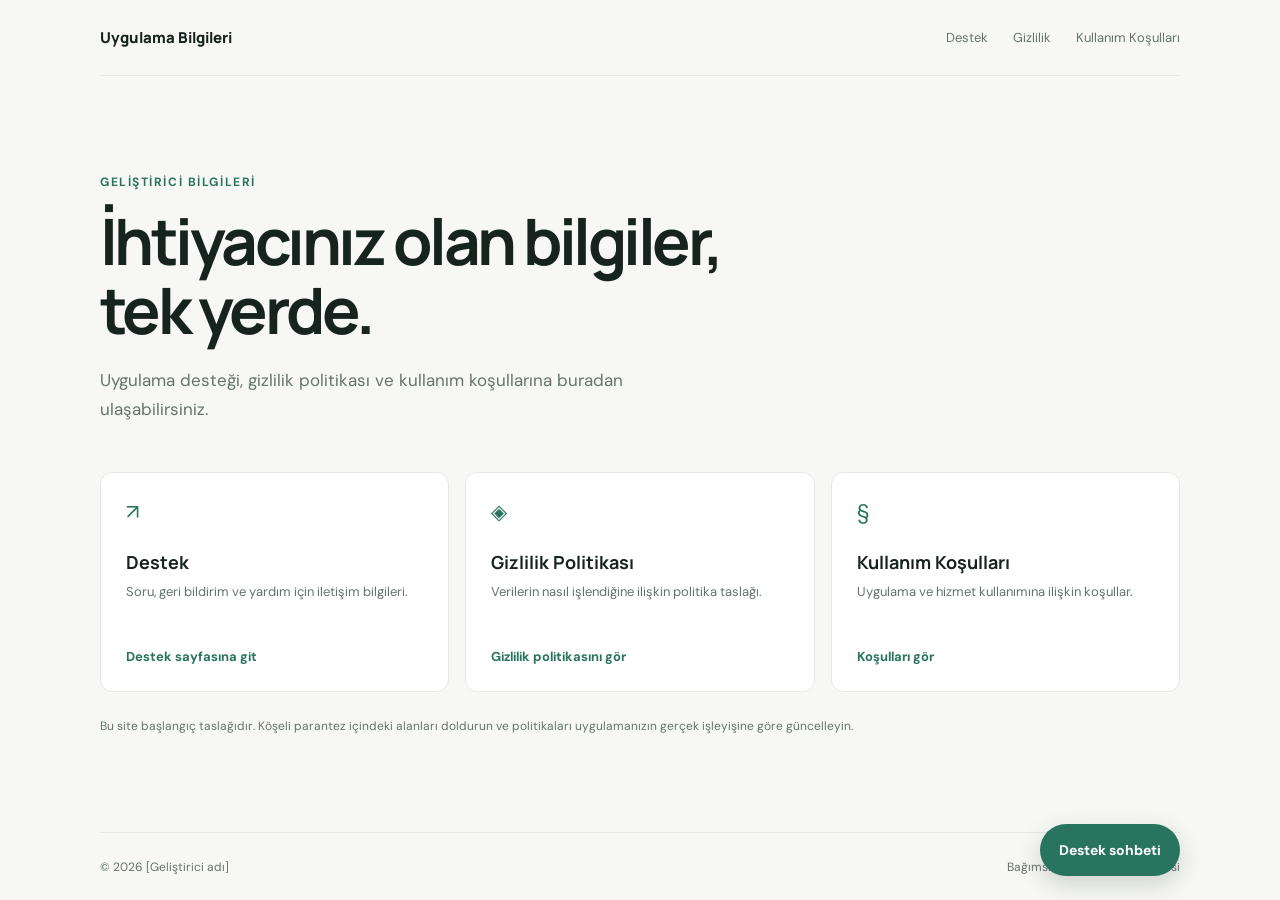
==== index.html @ 28a68898 "Publish support website and chatbot" ====
<!doctype html>
<html lang="tr">
  <head>
    <meta charset="UTF-8" />
    <meta name="viewport" content="width=device-width, initial-scale=1.0" />
    <meta
      name="description"
      content="Uygulama desteği, gizlilik politikası ve kullanım koşulları."
    />
    <title>Uygulama Bilgileri</title>
    <link rel="stylesheet" href="styles.css" />
    <script src="chatbot.js" defer></script>
  </head>
  <body>
    <header class="site-header">
      <a class="brand" href="index.html">Uygulama Bilgileri</a>
      <nav aria-label="Ana menü">
        <a href="support.html">Destek</a>
        <a href="privacy.html">Gizlilik</a>
        <a href="terms.html">Kullanım Koşulları</a>
      </nav>
    </header>

    <main class="hero">
      <p class="eyebrow">Geliştirici bilgileri</p>
      <h1>İhtiyacınız olan bilgiler, tek yerde.</h1>
      <p class="intro">
        Uygulama desteği, gizlilik politikası ve kullanım koşullarına buradan
        ulaşabilirsiniz.
      </p>
      <div class="card-grid">
        <a class="card" href="support.html">
          <span class="card-icon" aria-hidden="true">↗</span>
          <h2>Destek</h2>
          <p>Soru, geri bildirim ve yardım için iletişim bilgileri.</p>
          <span class="card-link">Destek sayfasına git</span>
        </a>
        <a class="card" href="privacy.html">
          <span class="card-icon" aria-hidden="true">◈</span>
          <h2>Gizlilik Politikası</h2>
          <p>Verilerin nasıl işlendiğine ilişkin politika taslağı.</p>
          <span class="card-link">Gizlilik politikasını gör</span>
        </a>
        <a class="card" href="terms.html">
          <span class="card-icon" aria-hidden="true">§</span>
          <h2>Kullanım Koşulları</h2>
          <p>Uygulama ve hizmet kullanımına ilişkin koşullar.</p>
          <span class="card-link">Koşulları gör</span>
        </a>
      </div>
      <p class="draft-note">
        Bu site başlangıç taslağıdır. Köşeli parantez içindeki alanları doldurun
        ve politikaları uygulamanızın gerçek işleyişine göre güncelleyin.
      </p>
    </main>

    <footer class="site-footer">
      <span>© <span id="year">2026</span> [Geliştirici adı]</span>
      <span>Bağımsız uygulama geliştiricisi</span>
    </footer>
  </body>
</html>
---- styles.css ----
@import url("https://fonts.googleapis.com/css2?family=DM+Sans:wght@400;500;600;700&family=Manrope:wght@400;500;600;700;800&display=swap");

:root {
  color-scheme: light;
  font-family: "DM Sans", "Segoe UI", sans-serif;
  color: #17231f;
  background: #f7f8f5;
  font-synthesis: none;
  text-rendering: optimizeLegibility;
  -webkit-font-smoothing: antialiased;
  --green: #28745e;
  --muted: #66736d;
  --line: #e4e9e4;
}

* {
  box-sizing: border-box;
}

body {
  min-width: 320px;
  min-height: 100vh;
  margin: 0;
  display: flex;
  flex-direction: column;
}

a {
  color: var(--green);
}

.site-header {
  width: min(1080px, calc(100% - 48px));
  min-height: 76px;
  margin: 0 auto;
  display: flex;
  align-items: center;
  justify-content: space-between;
  gap: 24px;
  border-bottom: 1px solid var(--line);
}

.brand {
  color: #17231f;
  font-family: Manrope, "Segoe UI", sans-serif;
  font-size: 15px;
  font-weight: 800;
  text-decoration: none;
}

nav {
  display: flex;
  flex-wrap: wrap;
  gap: 25px;
}

nav a,
.site-footer a {
  color: var(--muted);
  font-size: 13px;
  text-decoration: none;
}

nav a:hover,
nav a[aria-current="page"],
.site-footer a:hover {
  color: var(--green);
}

.hero {
  width: min(1080px, calc(100% - 48px));
  margin: auto;
  padding: 92px 0 84px;
}

.eyebrow {
  margin: 0 0 16px;
  color: var(--green);
  font-size: 12px;
  font-weight: 700;
  letter-spacing: 0.13em;
  text-transform: uppercase;
}

h1,
h2 {
  font-family: Manrope, "Segoe UI", sans-serif;
}

.hero h1 {
  max-width: 700px;
  margin: 0;
  font-size: clamp(38px, 6vw, 64px);
  letter-spacing: -0.055em;
  line-height: 1.08;
}

.intro {
  max-width: 570px;
  margin: 22px 0 48px;
  color: var(--muted);
  font-size: 17px;
  line-height: 1.7;
}

.card-grid {
  display: grid;
  grid-template-columns: repeat(3, 1fr);
  gap: 16px;
}

.card {
  min-height: 220px;
  padding: 25px;
  border: 1px solid var(--line);
  border-radius: 12px;
  background: #fff;
  color: inherit;
  text-decoration: none;
  transition: border-color 150ms ease, transform 150ms ease;
}

.card:hover {
  transform: translateY(-3px);
  border-color: #9bbbae;
}

.card-icon {
  color: var(--green);
  font-size: 21px;
}

.card h2 {
  margin: 24px 0 8px;
  font-size: 18px;
}

.card p,
.muted {
  color: var(--muted);
}

.card p {
  min-height: 44px;
  margin: 0 0 19px;
  font-size: 13px;
  line-height: 1.6;
}

.card-link {
  color: var(--green);
  font-size: 13px;
  font-weight: 700;
}

.draft-note {
  margin: 25px 0 0;
  color: var(--muted);
  font-size: 12px;
  line-height: 1.6;
}

.document {
  width: min(760px, calc(100% - 48px));
  margin: 0 auto;
  padding: 55px 0 80px;
}

.back-link {
  display: inline-block;
  margin-bottom: 42px;
  color: var(--muted);
  font-size: 13px;
  text-decoration: none;
}

.document h1 {
  margin: 0;
  font-size: clamp(36px, 5vw, 48px);
  letter-spacing: -0.045em;
}

.document .lead {
  margin: 28px 0;
  color: #47554e;
  font-size: 17px;
  line-height: 1.75;
}

.document section {
  margin-top: 35px;
}

.document section h2 {
  margin: 0 0 10px;
  font-size: 19px;
}

.document section p,
.document li {
  color: #4d5a54;
  font-size: 14px;
  line-height: 1.8;
}

.document ul {
  padding-left: 21px;
}

.notice,
.contact-panel {
  margin: 25px 0;
  padding: 18px 20px;
  border: 1px solid #dce9e1;
  border-radius: 8px;
  background: #eef5f0;
  color: #40574c;
  font-size: 13px;
  line-height: 1.7;
}

.contact-panel h2 {
  margin: 0 0 10px;
  font-family: Manrope, "Segoe UI", sans-serif;
  font-size: 17px;
}

.contact-panel p {
  margin: 5px 0;
}

.contact-panel .muted {
  margin-top: 14px;
  font-size: 12px;
}

.site-footer {
  width: min(1080px, calc(100% - 48px));
  min-height: 68px;
  margin: auto auto 0;
  display: flex;
  align-items: center;
  justify-content: space-between;
  gap: 16px;
  border-top: 1px solid var(--line);
  color: var(--muted);
  font-size: 12px;
}

.chatbot-launcher {
  position: fixed;
  right: max(24px, calc((100vw - 1080px) / 2));
  bottom: 24px;
  z-index: 10;
  min-height: 52px;
  padding: 0 19px;
  border: 0;
  border-radius: 999px;
  background: var(--green);
  box-shadow: 0 8px 24px rgb(23 35 31 / 18%);
  color: #fff;
  cursor: pointer;
  font: inherit;
  font-size: 14px;
  font-weight: 700;
}

.chatbot-launcher:hover {
  background: #205d4b;
}

.chatbot-launcher:focus-visible,
.chatbot-close:focus-visible,
.chatbot-suggestion:focus-visible,
.chatbot-form button:focus-visible,
.chatbot-form input:focus-visible {
  outline: 3px solid #8bc8ad;
  outline-offset: 3px;
}

.chatbot-panel {
  position: fixed;
  right: max(24px, calc((100vw - 1080px) / 2));
  bottom: 88px;
  z-index: 10;
  display: flex;
  width: min(380px, calc(100vw - 32px));
  height: min(530px, calc(100dvh - 120px));
  min-height: 350px;
  flex-direction: column;
  overflow: hidden;
  border: 1px solid var(--line);
  border-radius: 16px;
  background: #fff;
  box-shadow: 0 18px 55px rgb(23 35 31 / 18%);
}

.chatbot-panel[hidden] {
  display: none;
}

.chatbot-header {
  display: flex;
  min-height: 69px;
  align-items: center;
  justify-content: space-between;
  padding: 12px 17px;
  border-bottom: 1px solid var(--line);
}

.chatbot-title {
  margin: 0;
  font-family: Manrope, "Segoe UI", sans-serif;
  font-size: 15px;
}

.chatbot-status {
  margin: 3px 0 0;
  color: var(--muted);
  font-size: 11px;
}

.chatbot-close {
  width: 36px;
  height: 36px;
  border: 0;
  border-radius: 50%;
  background: transparent;
  color: var(--muted);
  cursor: pointer;
  font-size: 22px;
}

.chatbot-close:hover {
  background: #f2f5f2;
}

.chatbot-messages {
  display: flex;
  flex: 1;
  flex-direction: column;
  gap: 12px;
  overflow-y: auto;
  padding: 17px;
}

.chatbot-message {
  max-width: 90%;
  margin: 0;
  padding: 11px 13px;
  border-radius: 12px;
  background: #f1f5f2;
  color: #34443b;
  font-size: 13px;
  line-height: 1.6;
  white-space: pre-line;
}

.chatbot-message-user {
  align-self: flex-end;
  background: var(--green);
  color: #fff;
}

.chatbot-message a {
  color: inherit;
  font-weight: 700;
}

.chatbot-suggestions {
  display: flex;
  flex-wrap: wrap;
  gap: 7px;
  padding: 0 17px 14px;
}

.chatbot-suggestion {
  padding: 7px 10px;
  border: 1px solid #dce8e0;
  border-radius: 999px;
  background: #fff;
  color: var(--green);
  cursor: pointer;
  font: inherit;
  font-size: 11px;
}

.chatbot-suggestion:hover {
  background: #eef5f0;
}

.chatbot-form {
  display: flex;
  gap: 8px;
  padding: 12px;
  border-top: 1px solid var(--line);
}

.chatbot-form input {
  min-width: 0;
  flex: 1;
  padding: 10px 12px;
  border: 1px solid #dce3dd;
  border-radius: 9px;
  color: inherit;
  font: inherit;
  font-size: 13px;
}

.chatbot-form button {
  padding: 0 14px;
  border: 0;
  border-radius: 9px;
  background: var(--green);
  color: #fff;
  cursor: pointer;
  font: inherit;
  font-size: 13px;
  font-weight: 700;
}

.chatbot-form button:hover {
  background: #205d4b;
}

@media (max-width: 720px) {
  .site-header {
    min-height: 90px;
    align-items: flex-start;
    flex-direction: column;
    justify-content: center;
    gap: 13px;
  }

  nav {
    gap: 17px;
  }

  .hero {
    padding: 62px 0;
  }

  .card-grid {
    grid-template-columns: 1fr;
  }

  .card {
    min-height: 0;
  }

  .card p {
    min-height: 0;
  }

  .site-footer {
    align-items: flex-start;
    flex-direction: column;
    justify-content: center;
    padding: 18px 0;
  }

  .chatbot-launcher {
    right: 16px;
    bottom: 16px;
  }

  .chatbot-panel {
    right: 16px;
    bottom: 78px;
    height: min(530px, calc(100dvh - 96px));
  }
}
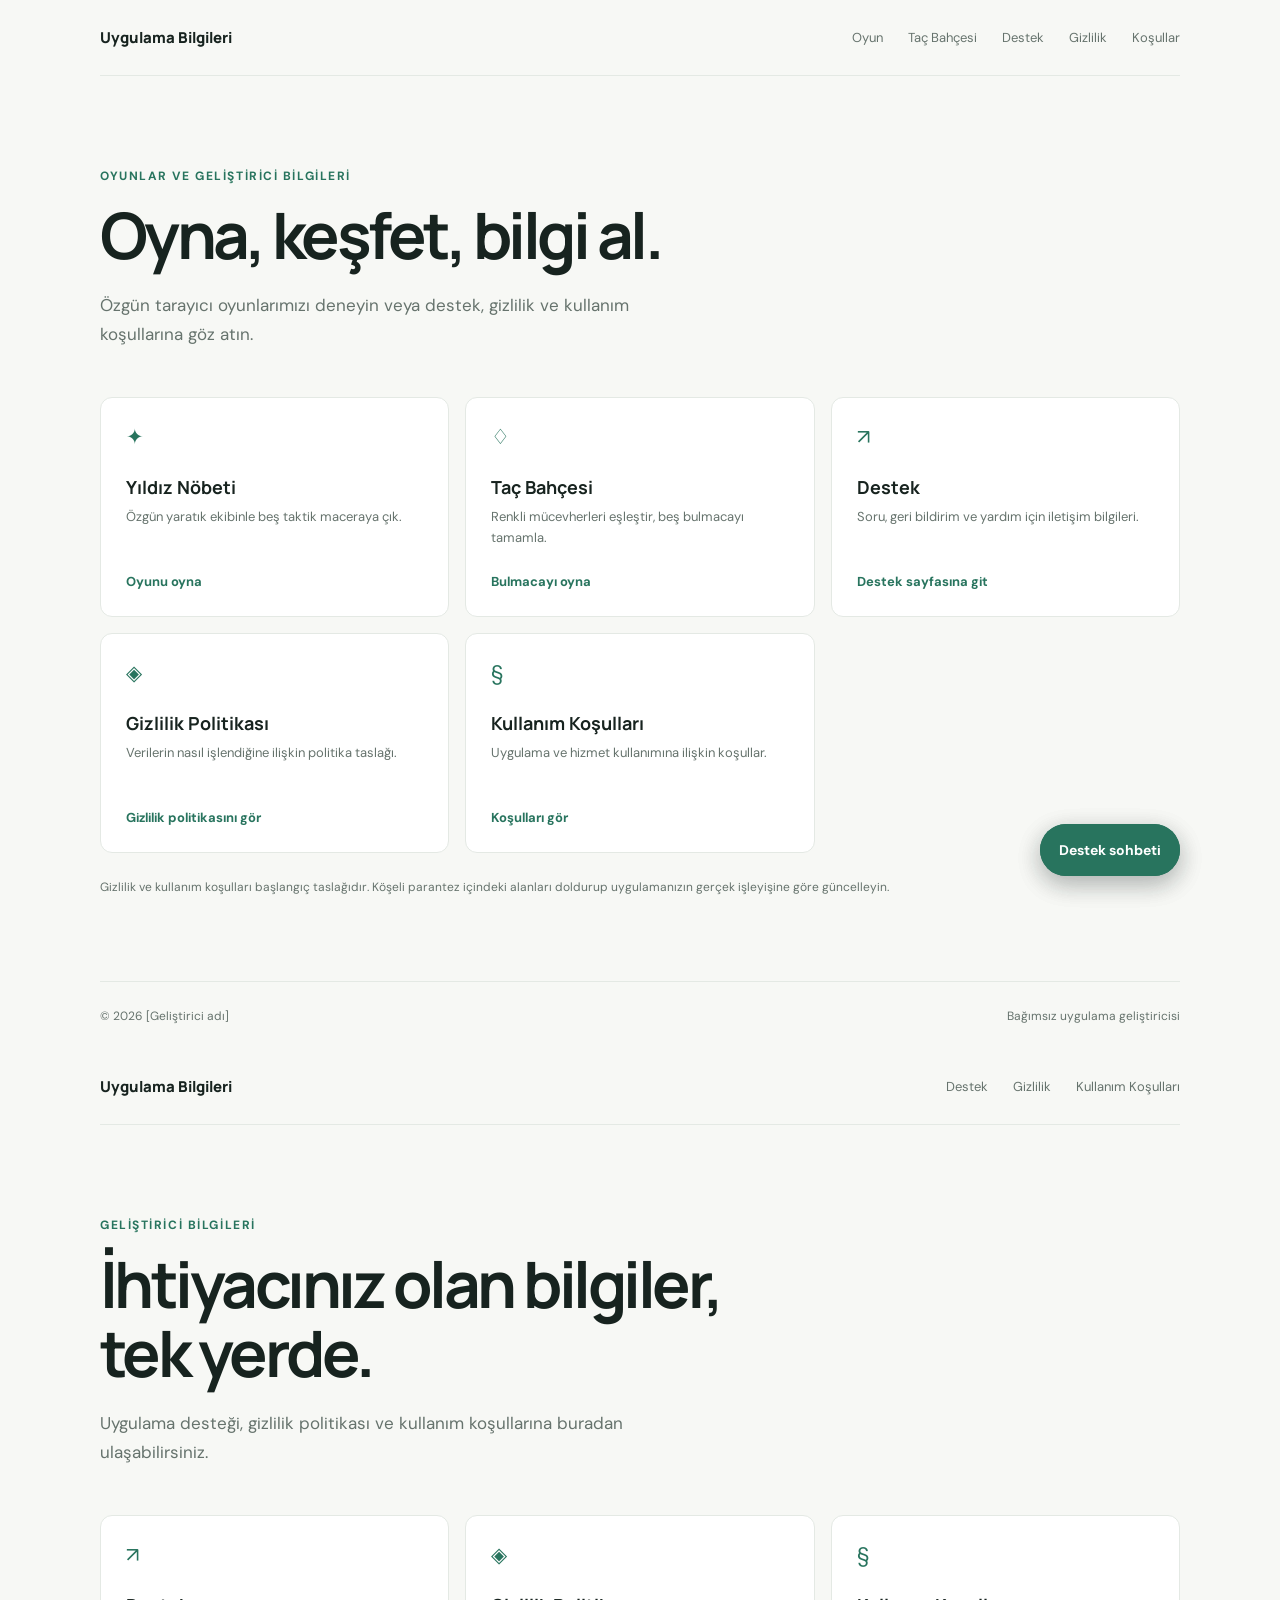
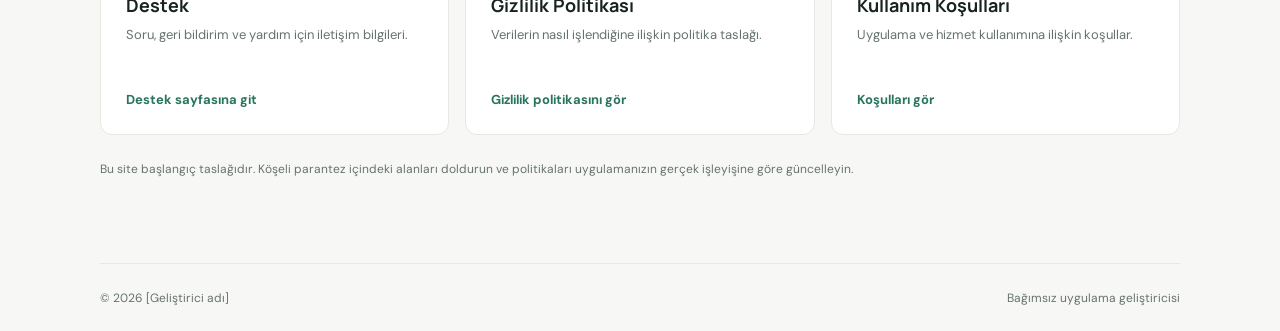
==== commit 9338b003: "Add jewel game to homepage Updated the application information page to include game links and modifi" ====
--- a/index.html
+++ b/index.html
@@ -1,4 +1,68 @@
 <!doctype html>
+<html lang="tr">
+  <head>
+    <meta charset="UTF-8" />
+    <meta name="viewport" content="width=device-width, initial-scale=1.0" />
+    <meta name="description" content="Uygulama oyunları, destek, gizlilik politikası ve kullanım koşulları." />
+    <title>Uygulama Bilgileri</title>
+    <link rel="stylesheet" href="styles.css" />
+    <script src="chatbot.js" defer></script>
+  </head>
+  <body>
+    <header class="site-header">
+      <a class="brand" href="index.html">Uygulama Bilgileri</a>
+      <nav aria-label="Ana menü">
+        <a href="game.html">Oyun</a>
+        <a href="match.html">Taç Bahçesi</a>
+        <a href="support.html">Destek</a>
+        <a href="privacy.html">Gizlilik</a>
+        <a href="terms.html">Koşullar</a>
+      </nav>
+    </header>
+    <main class="hero">
+      <p class="eyebrow">Oyunlar ve geliştirici bilgileri</p>
+      <h1>Oyna, keşfet, bilgi al.</h1>
+      <p class="intro">Özgün tarayıcı oyunlarımızı deneyin veya destek, gizlilik ve kullanım koşullarına göz atın.</p>
+      <div class="card-grid">
+        <a class="card" href="game.html">
+          <span class="card-icon" aria-hidden="true">✦</span>
+          <h2>Yıldız Nöbeti</h2>
+          <p>Özgün yaratık ekibinle beş taktik maceraya çık.</p>
+          <span class="card-link">Oyunu oyna</span>
+        </a>
+        <a class="card" href="match.html">
+          <span class="card-icon" aria-hidden="true">♢</span>
+          <h2>Taç Bahçesi</h2>
+          <p>Renkli mücevherleri eşleştir, beş bulmacayı tamamla.</p>
+          <span class="card-link">Bulmacayı oyna</span>
+        </a>
+        <a class="card" href="support.html">
+          <span class="card-icon" aria-hidden="true">↗</span>
+          <h2>Destek</h2>
+          <p>Soru, geri bildirim ve yardım için iletişim bilgileri.</p>
+          <span class="card-link">Destek sayfasına git</span>
+        </a>
+        <a class="card" href="privacy.html">
+          <span class="card-icon" aria-hidden="true">◈</span>
+          <h2>Gizlilik Politikası</h2>
+          <p>Verilerin nasıl işlendiğine ilişkin politika taslağı.</p>
+          <span class="card-link">Gizlilik politikasını gör</span>
+        </a>
+        <a class="card" href="terms.html">
+          <span class="card-icon" aria-hidden="true">§</span>
+          <h2>Kullanım Koşulları</h2>
+          <p>Uygulama ve hizmet kullanımına ilişkin koşullar.</p>
+          <span class="card-link">Koşulları gör</span>
+        </a>
+      </div>
+      <p class="draft-note">Gizlilik ve kullanım koşulları başlangıç taslağıdır. Köşeli parantez içindeki alanları doldurup uygulamanızın gerçek işleyişine göre güncelleyin.</p>
+    </main>
+    <footer class="site-footer">
+      <span>© 2026 [Geliştirici adı]</span>
+      <span>Bağımsız uygulama geliştiricisi</span>
+    </footer>
+  </body>
+</html><!doctype html>
 <html lang="tr">
   <head>
     <meta charset="UTF-8" />
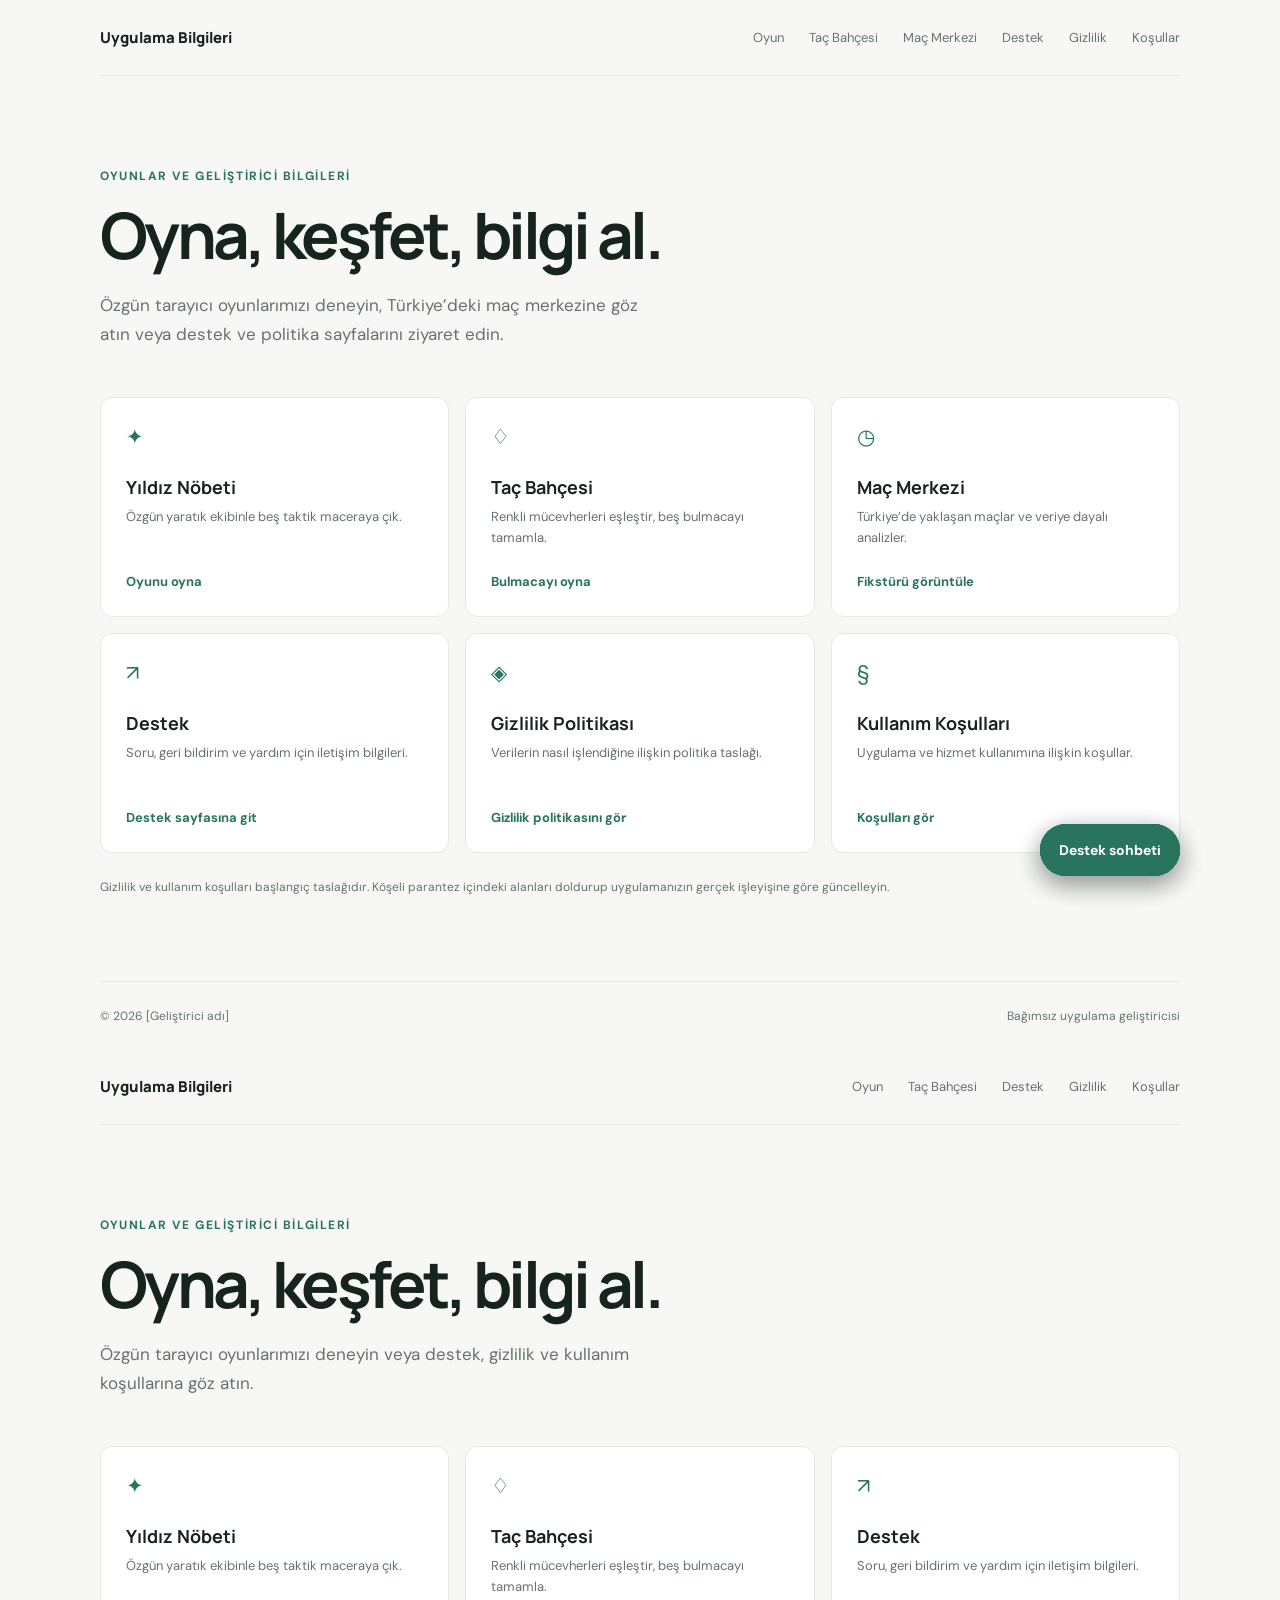
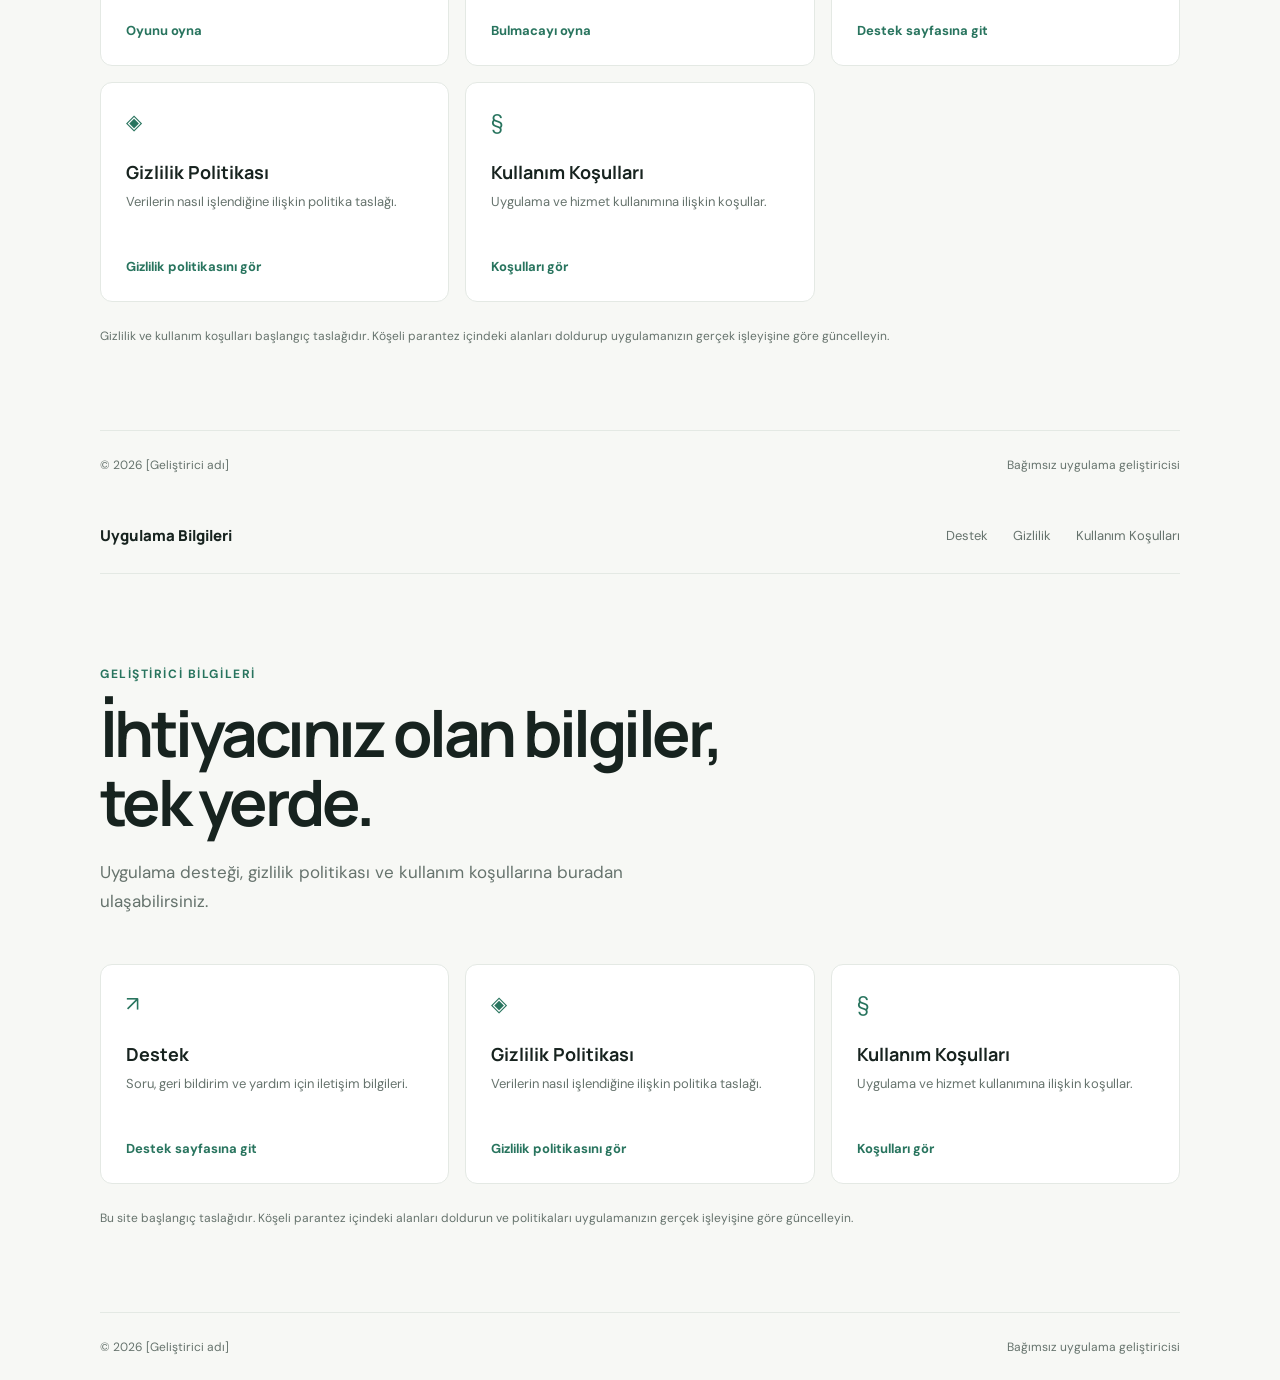
==== commit 77cd199e: "Publish Turkish match center and fixtures page Updated the index.html file to include a match center" ====
--- a/index.html
+++ b/index.html
@@ -1,4 +1,42 @@
 <!doctype html>
+<html lang="tr">
+  <head>
+    <meta charset="UTF-8" />
+    <meta name="viewport" content="width=device-width, initial-scale=1.0" />
+    <meta name="description" content="Oyunlar, Türkiye Süper Lig maç merkezi, destek ve geliştirici bilgileri." />
+    <title>Uygulama Bilgileri</title>
+    <link rel="stylesheet" href="styles.css" />
+    <script src="chatbot.js" defer></script>
+  </head>
+  <body>
+    <header class="site-header">
+      <a class="brand" href="index.html">Uygulama Bilgileri</a>
+      <nav aria-label="Ana menü">
+        <a href="game.html">Oyun</a>
+        <a href="match.html">Taç Bahçesi</a>
+        <a href="fixtures.html">Maç Merkezi</a>
+        <a href="support.html">Destek</a>
+        <a href="privacy.html">Gizlilik</a>
+        <a href="terms.html">Koşullar</a>
+      </nav>
+    </header>
+    <main class="hero">
+      <p class="eyebrow">Oyunlar ve geliştirici bilgileri</p>
+      <h1>Oyna, keşfet, bilgi al.</h1>
+      <p class="intro">Özgün tarayıcı oyunlarımızı deneyin, Türkiye’deki maç merkezine göz atın veya destek ve politika sayfalarını ziyaret edin.</p>
+      <div class="card-grid">
+        <a class="card" href="game.html"><span class="card-icon" aria-hidden="true">✦</span><h2>Yıldız Nöbeti</h2><p>Özgün yaratık ekibinle beş taktik maceraya çık.</p><span class="card-link">Oyunu oyna</span></a>
+        <a class="card" href="match.html"><span class="card-icon" aria-hidden="true">♢</span><h2>Taç Bahçesi</h2><p>Renkli mücevherleri eşleştir, beş bulmacayı tamamla.</p><span class="card-link">Bulmacayı oyna</span></a>
+        <a class="card" href="fixtures.html"><span class="card-icon" aria-hidden="true">◷</span><h2>Maç Merkezi</h2><p>Türkiye’de yaklaşan maçlar ve veriye dayalı analizler.</p><span class="card-link">Fikstürü görüntüle</span></a>
+        <a class="card" href="support.html"><span class="card-icon" aria-hidden="true">↗</span><h2>Destek</h2><p>Soru, geri bildirim ve yardım için iletişim bilgileri.</p><span class="card-link">Destek sayfasına git</span></a>
+        <a class="card" href="privacy.html"><span class="card-icon" aria-hidden="true">◈</span><h2>Gizlilik Politikası</h2><p>Verilerin nasıl işlendiğine ilişkin politika taslağı.</p><span class="card-link">Gizlilik politikasını gör</span></a>
+        <a class="card" href="terms.html"><span class="card-icon" aria-hidden="true">§</span><h2>Kullanım Koşulları</h2><p>Uygulama ve hizmet kullanımına ilişkin koşullar.</p><span class="card-link">Koşulları gör</span></a>
+      </div>
+      <p class="draft-note">Gizlilik ve kullanım koşulları başlangıç taslağıdır. Köşeli parantez içindeki alanları doldurup uygulamanızın gerçek işleyişine göre güncelleyin.</p>
+    </main>
+    <footer class="site-footer"><span>© 2026 [Geliştirici adı]</span><span>Bağımsız uygulama geliştiricisi</span></footer>
+  </body>
+</html><!doctype html>
 <html lang="tr">
   <head>
     <meta charset="UTF-8" />
